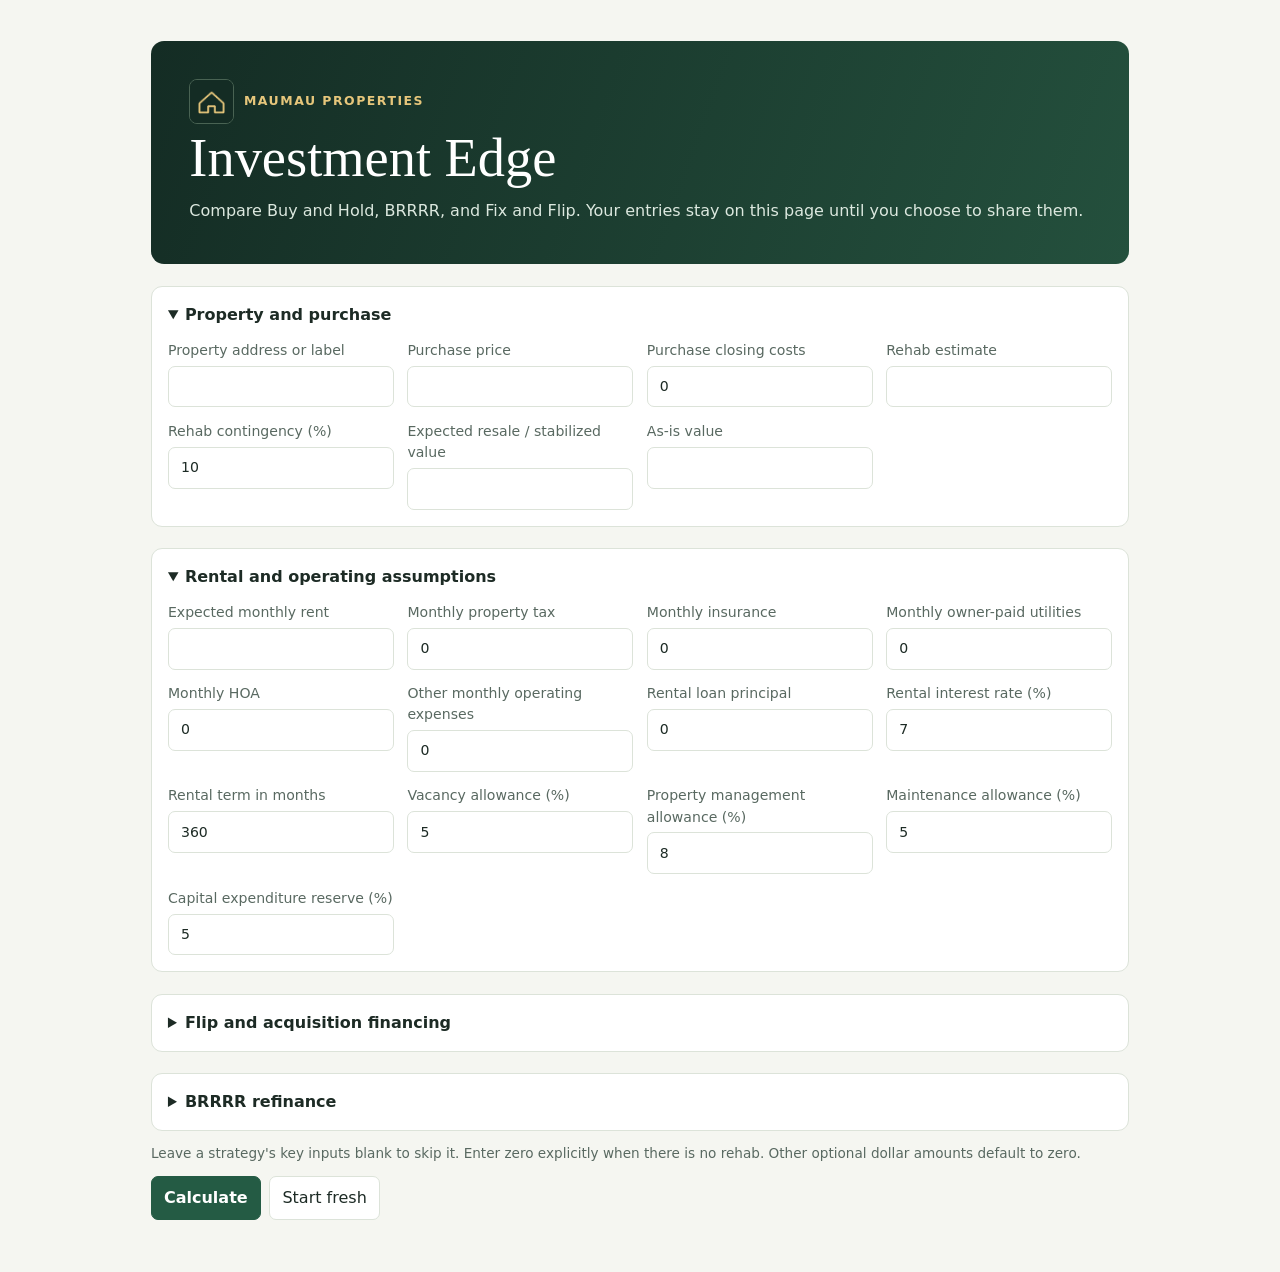
==== index.html @ 644c20b4 "Publish the browser-only Investment Edge calculator" ====
<!doctype html>
<html lang="en">
<head>
<meta charset="utf-8">
<meta name="viewport" content="width=device-width,initial-scale=1">
<meta name="theme-color" content="#142c24">
<meta name="referrer" content="no-referrer">
<meta http-equiv="Content-Security-Policy" content="default-src 'self'; connect-src 'none'; form-action 'none'; object-src 'none'; base-uri 'none'">
<title>MauMau Investment Edge</title>
<link rel="manifest" href="manifest.webmanifest">
<link rel="apple-touch-icon" href="icon.png">
<link rel="icon" href="icon.png">
<link rel="stylesheet" href="style.css">
<link rel="stylesheet" href="calculator.css">
<script type="module" src="calculator.mjs"></script>
</head>
<body>
<main>
<header class="hero">
<div class="app-brand"><img src="icon.png" width="45" height="45" alt=""><span class="eyebrow">MauMau Properties</span></div>
<h1>Investment Edge</h1>
<p>Compare Buy and Hold, BRRRR, and Fix and Flip. Your entries stay on this page until you choose to share them.</p>
</header>
<noscript><p>Enable JavaScript to use the calculator.</p></noscript>
<form id="deal" autocomplete="off" class="no-print">
<div id="fields"></div>
<p class="entry small">Leave a strategy's key inputs blank to skip it. Enter zero explicitly when there is no rehab. Other optional dollar amounts default to zero.</p>
<div class="actions"><button class="primary" type="submit" disabled>Calculate</button><button type="reset">Start fresh</button></div>
</form>
<section id="report" hidden aria-labelledby="report-title">
<div class="section-head section"><h2 id="report-title" tabindex="-1">Investment analysis</h2>
<div class="actions no-print"><button class="primary" id="share">Share</button><button id="email">Email</button><button id="print">Print / Save PDF</button><button id="download">Download text</button></div></div>
<p id="property"></p>
<div id="results" class="grid"></div>
<details class="edit section" open><summary>Assumptions used</summary><dl id="assumptions" class="metrics"></dl></details>
<p class="section small">Estimates use your inputs and exclude income taxes. Verify costs, values and lending terms before relying on the results.</p>
</section>
<p id="status" class="entry" role="status"></p>
</main>
</body>
</html>
---- style.css ----
:root{color-scheme:light;--canvas:#f5f6f1;--paper:#fff;--ink:#1d2b25;--muted:#596961;--line:#dce3d9;--accent:#245b44;--soft:#e9f1e9;--forest:#142c24;--gold:#e6c67b;--warn:#8d461d;font:16px/1.5 system-ui,sans-serif}
:root[data-theme=dark]{color-scheme:dark;--canvas:#141f1a;--paper:#1b2a22;--ink:#edf2ed;--muted:#bac9be;--line:#394a40;--accent:#9ad8b6;--soft:#273d31;--warn:#ffc499}
*{box-sizing:border-box}body{margin:0;color:var(--ink);background:var(--canvas)}a{color:var(--accent)}button,input,select,textarea{font:inherit}button,a,input,select,textarea{outline-offset:4px}button{cursor:pointer}button,input,select,textarea{padding:.58rem .75rem;border-radius:7px;border:1px solid var(--line);color:var(--ink);background:var(--paper)}button:hover{border-color:var(--accent)}button.primary,.button.primary{background:#245b44;color:#fff;border-color:#245b44;font-weight:650}.button{display:inline-block;text-decoration:none;padding:.58rem .75rem;border:1px solid var(--line);border-radius:7px;background:var(--paper)}button:disabled{opacity:.55;cursor:wait}
.shell{min-height:100vh;display:grid;grid-template-columns:245px minmax(0,1fr)}.sidebar{background:var(--forest);color:#dbe7df;min-height:100vh;position:sticky;top:0;height:100vh;display:flex;flex-direction:column;padding:1.5rem 1rem}.brand{font-size:1.02rem;display:flex;gap:.65rem;align-items:center;color:#fff;text-decoration:none;padding:.2rem .35rem 1.6rem;font-weight:650;line-height:1.25}.brand img{width:42px;height:42px;border-radius:9px;border:1px solid #3e574b}.brand small{display:block;font-size:.72rem;letter-spacing:.12em;color:var(--gold);margin-top:.32rem}.sidebar nav{display:grid;gap:.24rem}.sidebar nav a{color:#dbe7df;text-decoration:none;display:flex;align-items:center;gap:.75rem;padding:.7rem .72rem;border-radius:7px;font-size:.93rem;white-space:nowrap}.sidebar nav a:hover,.sidebar nav a[aria-current=page]{background:#2a4739;color:#fff}.sidebar i{font-style:normal;width:1.15rem;text-align:center;color:#e4ca89}.sidebar-foot{margin-top:auto;padding:.85rem .35rem 0;border-top:1px solid #395248;color:#c1d1c7;font-size:.86rem}.status-dot{display:inline-block;width:.49rem;height:.49rem;margin-right:.4rem;background:#93c4a5;border-radius:100%}
.topbar{height:68px;border-bottom:1px solid var(--line);background:var(--paper);display:flex;justify-content:space-between;align-items:center;padding:0 clamp(1rem,3.2vw,2.6rem);gap:1rem;color:var(--muted);font-size:.9rem}.slash{padding:0 .35rem;color:var(--muted)}.topbar strong{color:var(--ink)}.header-actions,.actions{display:flex;gap:.55rem;flex-wrap:wrap;align-items:center}.header-actions{flex-wrap:nowrap}.header-actions button{white-space:nowrap}
main{max-width:1460px;margin:auto;padding:clamp(1rem,3.2vw,2.6rem);outline:none}.hero{padding:clamp(1.2rem,3vw,2.7rem);background:linear-gradient(110deg,#142c24,#24503d);color:#fff;border-radius:13px;margin-bottom:1.35rem}.hero h1,.hero p{color:inherit}.hero .eyebrow{color:var(--gold);font-weight:650;font-size:.78rem;letter-spacing:.12em;text-transform:uppercase}.hero p{color:#dce8df;margin-bottom:.2rem}.hero .actions{margin-top:1.15rem}.hero .button{background:#e9ce90;color:#142c24;border-color:#e9ce90;font-weight:700}
h1,h2,h3,p{margin-top:0}h1,h2{font-family:Georgia,serif;font-weight:500;line-height:1.12}h1{font-size:clamp(1.95rem,4.7vw,3.4rem);margin:.25rem 0 .6rem}h2{font-size:clamp(1.45rem,3vw,1.9rem);margin-bottom:.75rem}h3{font-size:1rem;margin-bottom:.5rem}.muted,p{color:var(--muted)}.small,small{font-size:.85rem}.warning{color:var(--warn)}.section{margin-top:1.35rem}.section-head{display:flex;justify-content:space-between;align-items:baseline;gap:.7rem;flex-wrap:wrap}.section-head h2{margin-bottom:.35rem}.tiles,.grid,.cols,.fields{display:grid;gap:.85rem}.tiles{grid-template-columns:repeat(4,minmax(0,1fr))}.grid{grid-template-columns:repeat(2,minmax(0,1fr))}.cols{grid-template-columns:minmax(0,1.65fr) minmax(0,1fr)}.fields{grid-template-columns:repeat(auto-fit,minmax(min(100%,180px),1fr))}.card,.tile,details.edit{background:var(--paper);border:1px solid var(--line);border-radius:11px;padding:1rem;min-width:0}.tile span{display:block;font-size:.84rem;color:var(--muted)}.tile strong{font-size:1.6rem;font-weight:620;color:var(--accent)}.empty{margin:0;padding:.9rem 0;color:var(--muted)}.tag{display:inline-block;border-radius:999px;background:var(--soft);padding:.16rem .6rem;font-size:.82rem;color:var(--accent);font-weight:650}.card img{display:block;width:100%;height:155px;object-fit:cover;border-radius:6px;margin-bottom:.7rem}.card h3 a{overflow-wrap:anywhere}.row{display:flex;justify-content:space-between;align-items:center;gap:.65rem;padding:.65rem 0;border-bottom:1px solid var(--line)}.row:last-child{border-bottom:0}.note{padding:.75rem 1rem;border-radius:7px;background:var(--soft);margin:0 0 .85rem}.field{display:grid;align-content:start;gap:.3rem;font-size:.88rem;color:var(--muted);min-width:0}.field input,.field textarea,.field select{width:100%;min-width:0}.field input[type=checkbox]{width:auto;justify-self:start}.wide{grid-column:1/-1}.checks{display:grid;grid-template-columns:repeat(auto-fit,minmax(200px,1fr));gap:.45rem}.checks label{display:flex;align-items:baseline;gap:.4rem;font-size:.9rem}.checks input{accent-color:var(--accent)}form>details,form>.actions{margin-top:.8rem}summary{cursor:pointer;font-weight:650}details[open]>summary{margin-bottom:.8rem}details details{margin-top:.65rem}.metrics{display:grid;grid-template-columns:1fr auto;gap:.3rem .8rem;margin:0 0 .7rem}.metrics dt{color:var(--muted);font-size:.88rem}.metrics dd{margin:0;text-align:right;font-variant-numeric:tabular-nums}.divider{border:0;border-top:1px solid var(--line);margin:.85rem 0}.filters{margin-bottom:1rem}.bar{width:100%;height:1rem;accent-color:var(--accent)}.photo{max-width:100%;max-height:320px;border-radius:9px;object-fit:cover}.links{overflow-wrap:anywhere}.entry{margin:.7rem 0}.stack{display:grid;gap:.75rem}.chart-row{display:grid;grid-template-columns:minmax(95px,1fr) minmax(70px,2fr) auto;align-items:center;gap:.6rem;margin:.7rem 0;font-size:.88rem}#notice{position:fixed;right:1rem;bottom:1rem;max-width:min(360px,calc(100% - 2rem));background:var(--forest);color:#fff;border-radius:8px;z-index:2}#notice:not(:empty){padding:.8rem 1rem}.map{aspect-ratio:1.75;background:var(--soft);width:100%;border-radius:9px}.map text{fill:var(--muted);font:12px system-ui}.map circle{fill:var(--accent)}.map line{stroke:var(--line);stroke-width:1}.map a:hover circle,.map a:focus circle{fill:#c18930;r:7}
@media(max-width:940px){.shell{grid-template-columns:185px minmax(0,1fr)}.tiles{grid-template-columns:repeat(2,minmax(0,1fr))}.sidebar{padding:1rem .65rem}.brand{font-size:.9rem}.brand img{width:34px;height:34px}.cols{grid-template-columns:1fr}}
@media(max-width:650px){.shell{display:block}.sidebar{height:auto;min-height:0;position:static;padding:.65rem .75rem}.brand{padding:0 0 .55rem}.sidebar nav{display:flex;overflow:auto;gap:.2rem}.sidebar nav a{padding:.52rem .55rem;font-size:.85rem}.sidebar-foot{display:none}.topbar{height:58px}.grid{grid-template-columns:1fr}.header-actions button{padding:.46rem .55rem}.hero{margin-bottom:1rem}main{padding:1rem}}
@media print{.sidebar,.topbar,.actions,#notice,.no-print{display:none!important}.shell{display:block}main{padding:0}.card,.tile{break-inside:avoid}.hero{background:none;color:#000;padding:0}.hero .eyebrow,.hero p{color:#000}body{background:#fff;color:#000}}
---- calculator.css ----
main{max-width:1060px}.app-brand{display:flex;align-items:center;gap:.6rem}.app-brand img{border-radius:8px;border:1px solid #496353}.metrics dd{overflow-wrap:anywhere}.metrics{grid-template-columns:minmax(0,1fr) minmax(0,auto)}.result-note{margin:0}.card h3{font-family:Georgia,serif;font-size:1.3rem;font-weight:500}@media(max-width:650px){.actions button{min-height:44px}}@media print{#status{display:none}}
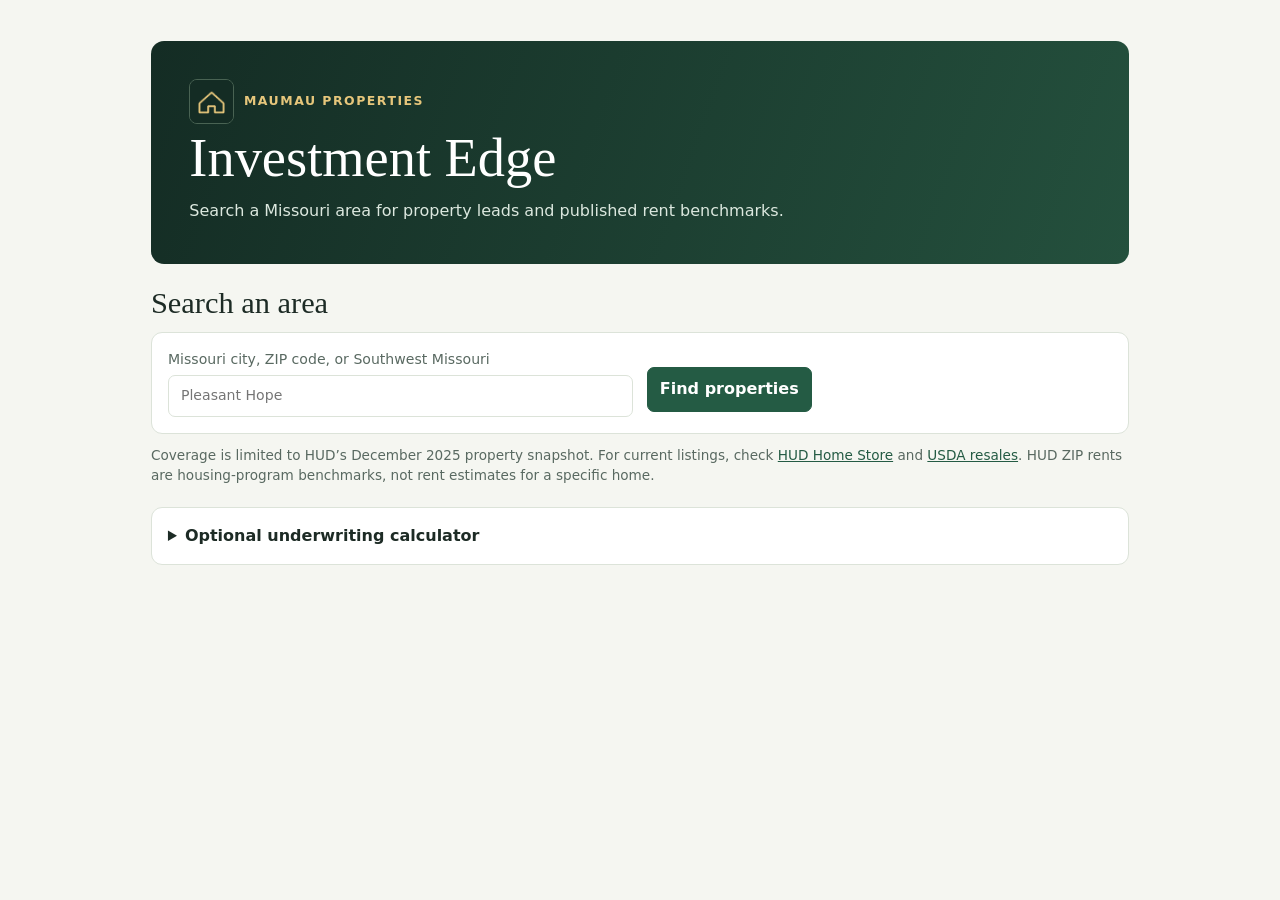
==== commit 43352939: "Publish Missouri area research" ====
--- a/index.html
+++ b/index.html
@@ -5,7 +5,7 @@
 <meta name="viewport" content="width=device-width,initial-scale=1">
 <meta name="theme-color" content="#142c24">
 <meta name="referrer" content="no-referrer">
-<meta http-equiv="Content-Security-Policy" content="default-src 'self'; connect-src 'none'; form-action 'none'; object-src 'none'; base-uri 'none'">
+<meta http-equiv="Content-Security-Policy" content="default-src 'self'; connect-src 'self' https://services.arcgis.com; form-action 'none'; object-src 'none'; base-uri 'none'">
 <title>MauMau Investment Edge</title>
 <link rel="manifest" href="manifest.webmanifest">
 <link rel="apple-touch-icon" href="icon.png">
@@ -13,15 +13,31 @@
 <link rel="stylesheet" href="style.css">
 <link rel="stylesheet" href="calculator.css">
 <script type="module" src="calculator.mjs"></script>
+<script type="module" src="discovery.mjs"></script>
 </head>
 <body>
 <main>
 <header class="hero">
 <div class="app-brand"><img src="icon.png" width="45" height="45" alt=""><span class="eyebrow">MauMau Properties</span></div>
 <h1>Investment Edge</h1>
-<p>Compare Buy and Hold, BRRRR, and Fix and Flip. Your entries stay on this page until you choose to share them.</p>
+<p>Search a Missouri area for property leads and published rent benchmarks.</p>
 </header>
 <noscript><p>Enable JavaScript to use the calculator.</p></noscript>
+<section aria-labelledby="search-title">
+<h2 id="search-title">Search an area</h2>
+<form id="discovery" class="card fields">
+<label class="field">Missouri city, ZIP code, or Southwest Missouri
+<input name="area" placeholder="Pleasant Hope" maxlength="70" required></label>
+<div class="actions"><button class="primary" type="submit">Find properties</button></div>
+</form>
+<p id="search-status" class="entry" role="status"></p>
+<div id="search-results"></div>
+<p class="small entry">Coverage is limited to HUD’s December 2025 property snapshot. For current listings, check
+<a href="https://www.hudhomestore.gov/" target="_blank" rel="noopener noreferrer">HUD Home Store</a> and
+<a href="https://properties.sc.egov.usda.gov/resales/public/searchSFH" target="_blank" rel="noopener noreferrer">USDA resales</a>.
+HUD ZIP rents are housing-program benchmarks, not rent estimates for a specific home.</p>
+</section>
+<details class="edit section" id="optional-calculator"><summary>Optional underwriting calculator</summary>
 <form id="deal" autocomplete="off" class="no-print">
 <div id="fields"></div>
 <p class="entry small">Leave a strategy's key inputs blank to skip it. Enter zero explicitly when there is no rehab. Other optional dollar amounts default to zero.</p>
@@ -36,6 +52,7 @@
 <p class="section small">Estimates use your inputs and exclude income taxes. Verify costs, values and lending terms before relying on the results.</p>
 </section>
 <p id="status" class="entry" role="status"></p>
+</details>
 </main>
 </body>
 </html>
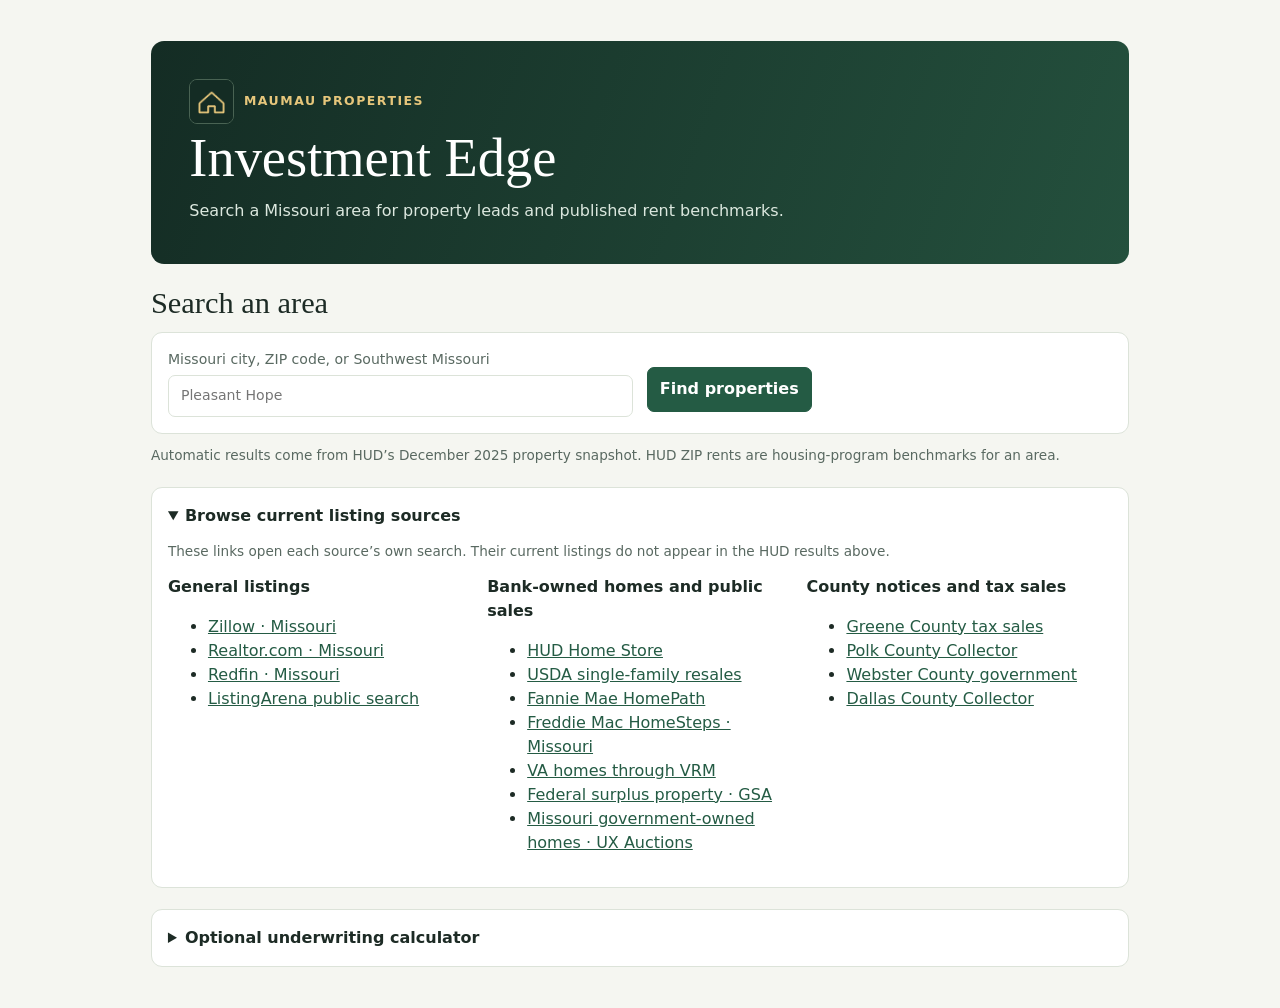
==== commit 2d05581e: "Publish free listing source directory" ====
--- a/index.html
+++ b/index.html
@@ -32,10 +32,11 @@
 </form>
 <p id="search-status" class="entry" role="status"></p>
 <div id="search-results"></div>
-<p class="small entry">Coverage is limited to HUD’s December 2025 property snapshot. For current listings, check
-<a href="https://www.hudhomestore.gov/" target="_blank" rel="noopener noreferrer">HUD Home Store</a> and
-<a href="https://properties.sc.egov.usda.gov/resales/public/searchSFH" target="_blank" rel="noopener noreferrer">USDA resales</a>.
-HUD ZIP rents are housing-program benchmarks, not rent estimates for a specific home.</p>
+<p class="small entry">Automatic results come from HUD’s December 2025 property snapshot. HUD ZIP rents are housing-program benchmarks for an area.</p>
+<details class="edit section" id="listing-sources" open><summary>Browse current listing sources</summary>
+<p class="small">These links open each source’s own search. Their current listings do not appear in the HUD results above.</p>
+<div id="source-links" class="fields"></div>
+</details>
 </section>
 <details class="edit section" id="optional-calculator"><summary>Optional underwriting calculator</summary>
 <form id="deal" autocomplete="off" class="no-print">
